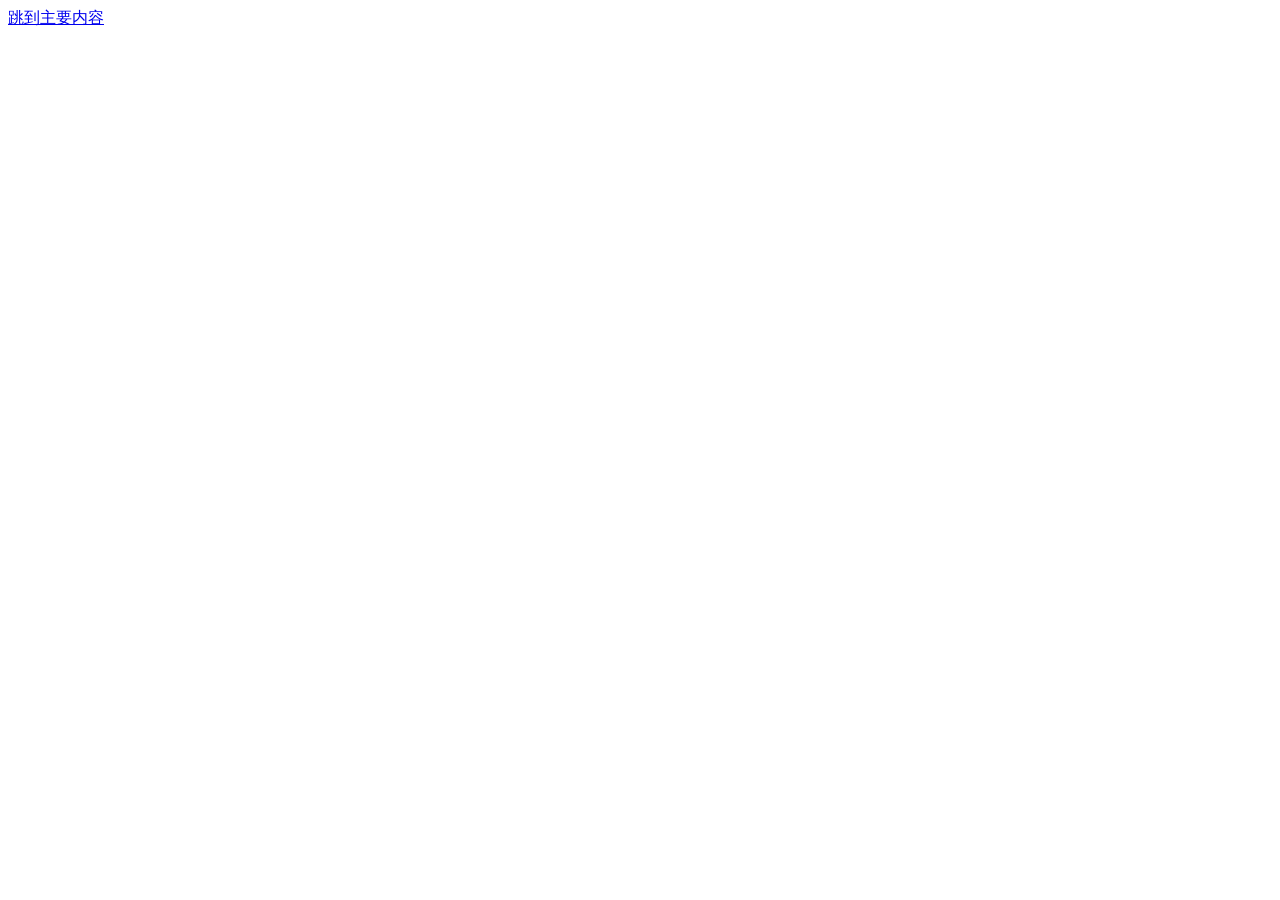
==== docs/index.html @ 3a407764 "Publish Xiangzhi static site" ====
<!doctype html><html lang="zh-CN"><head><meta charset="utf-8"><meta name="viewport" content="width=device-width,initial-scale=1"><meta name="description" content="象志：从一头你喜欢的大象开始，认识真实的象群世界。"><title>象志｜从一头你喜欢的大象开始</title><link rel="preconnect" href="https://images.unsplash.com"><link rel="stylesheet" href="/styles.css"></head><body><a class="skip" href="#app">跳到主要内容</a><header id="siteHeader"></header><main id="app" tabindex="-1"></main><footer id="siteFooter"></footer><script src="/app.js"></script></body></html>
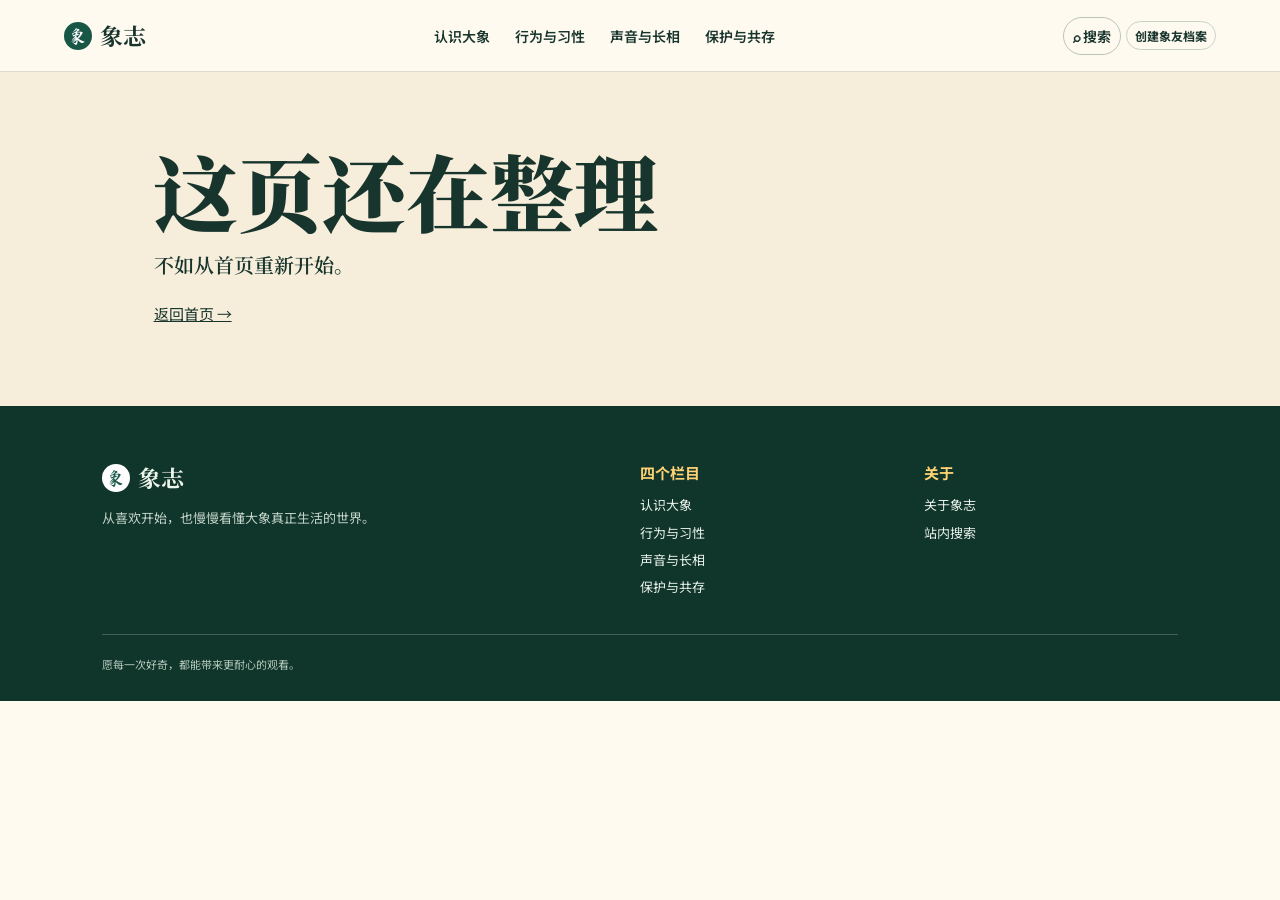
==== commit 3256bc93: "Make static site compatible with GitHub Pages" ====
--- a/docs/index.html
+++ b/docs/index.html
@@ -1 +1 @@
-<!doctype html><html lang="zh-CN"><head><meta charset="utf-8"><meta name="viewport" content="width=device-width,initial-scale=1"><meta name="description" content="象志：从一头你喜欢的大象开始，认识真实的象群世界。"><title>象志｜从一头你喜欢的大象开始</title><link rel="preconnect" href="https://images.unsplash.com"><link rel="stylesheet" href="/styles.css"></head><body><a class="skip" href="#app">跳到主要内容</a><header id="siteHeader"></header><main id="app" tabindex="-1"></main><footer id="siteFooter"></footer><script src="/app.js"></script></body></html>
+<!doctype html><html lang="zh-CN"><head><meta charset="utf-8"><meta name="viewport" content="width=device-width,initial-scale=1"><meta name="description" content="象志：从一头你喜欢的大象开始，认识真实的象群世界。"><title>象志｜从一头你喜欢的大象开始</title><link rel="preconnect" href="https://images.unsplash.com"><link rel="stylesheet" href="styles.css"></head><body><a class="skip" href="#app">跳到主要内容</a><header id="siteHeader"></header><main id="app" tabindex="-1"></main><footer id="siteFooter"></footer><script src="app.js"></script></body></html>
--- a/docs/styles.css
+++ b/docs/styles.css
@@ -0,0 +1,14 @@
+@import url('https://fonts.googleapis.com/css2?family=DM+Mono&family=Ma+Shan+Zheng&family=Noto+Sans+SC:wght@400;500;600;700&family=Noto+Serif+SC:wght@500;600;700;900&display=swap');
+@media(max-width:850px){.diary-page,.profile-setup{grid-template-columns:1fr!important;padding:58px 25px!important;gap:28px!important}.diary-intro h1,.profile-setup h1{font-size:52px!important}}@media(prefers-reduced-motion:reduce){.sprite-button span,.hero .today,.profile-elephant,.elephant-pet *{animation:none!important}}
+.sources{margin:46px 0;padding:28px;border:1px solid #d9d8cb;border-radius:18px;background:#fffdf7}.sources>h2{margin:0 0 8px}.sources>p:not(.eyebrow){margin:0 0 20px;color:#52665e}.sources article{margin:14px 0;padding:18px;border-left:4px solid var(--gold);border-radius:0 12px 12px 0;background:#f8f3e8}.sources article span{font:700 11px 'DM Mono',monospace;letter-spacing:.08em;color:var(--coral);text-transform:uppercase}.sources article h3{margin:5px 0;font:700 18px/1.4 var(--serif)}.sources article p{margin:0;color:#52665e;font-size:14px}.sources article div{display:flex;flex-wrap:wrap;gap:9px;margin-top:13px}.sources article a{padding:6px 10px;border:1px solid #b7c9bb;border-radius:99px;color:var(--green);font-size:13px;font-weight:700;text-decoration:none}.sources article a:hover{background:var(--green);color:#fff}.sources small{display:block;margin-top:18px;color:var(--muted);font-size:12px}
+.card-kicker,.detail-kicker{display:inline-block;margin:0;color:var(--coral);font:700 11px 'DM Mono',monospace;letter-spacing:.08em;text-transform:uppercase}.article-box{padding:24px 26px!important;border-radius:16px;background:#edf4ed}.article-box.quick{background:#fff0d6}.article-box.myths{background:#f8eee7}.article-box h2{margin-top:0}.article-box ul{margin:0;padding-left:21px}.article-box li{margin:9px 0;color:#42564e;font-size:16px}.article-box li b{display:block;color:var(--ink);font:700 16px var(--sans)}.detail section.article-box{margin:34px 0}.detail .sources{background:#fffdf7}.detail .sources>p:not(.eyebrow){font-size:15px}.section-lead{font:600 18px/1.65 var(--serif)!important}.search-chips{margin:14px 0 24px}.search-chips a{color:var(--green);border-color:#9db5a2}.search-chips a:hover{background:var(--green);color:#fff}
+.diary-page{min-height:76vh;padding:72px max(10vw,25px);display:grid;grid-template-columns:.9fr 1.1fr;gap:48px;align-items:center;background:radial-gradient(circle at 20% 20%,#fff1bd 0 3%,transparent 3.2%),radial-gradient(circle at 78% 78%,#d8eeec 0 4%,transparent 4.2%),#f7efe0}.diary-intro h1{margin:0;font:800 clamp(42px,6vw,75px)/1.1 var(--serif)}.diary-intro>p:last-child{max-width:440px;font:18px/1.8 var(--serif);color:var(--muted)}.diary-book{padding:30px;border:1px solid #e1cfa5;border-radius:8px 24px 24px 8px;box-shadow:14px 15px 0 #18352d16;background:#fff9e8;position:relative;overflow:hidden}.diary-book:before{content:'';position:absolute;inset:0;pointer-events:none;opacity:.4;background:repeating-linear-gradient(0deg,transparent 0 31px,#e7d7af 32px)}.diary-book>*{position:relative}.paper-leaf{background:#eaf2df}.paper-sky{background:#e8f4f5}.paper-rose{background:#fff0e9}.diary-top{display:flex;gap:15px;align-items:center}.diary-top label{flex:1;font-weight:700}.diary-top input,.diary-book textarea{width:100%;margin-top:6px;border:1px solid #d5c69f;border-radius:8px;background:#ffffffc7;padding:10px;font:15px var(--sans);color:var(--ink)}#stickerPreview{font-size:46px;animation:bob 2.8s ease-in-out infinite}.diary-label{display:block;margin:20px 0;font-weight:700}.diary-book textarea{height:180px;resize:vertical;line-height:1.7}.diary-book fieldset{margin:17px 0;padding:0;border:0}.diary-book legend{margin-bottom:7px;font-weight:700}.sticker-row,.paper-row{display:flex;flex-wrap:wrap;gap:8px}.sticker,.paper-choice{border:1px solid #cdbf9d;border-radius:99px;background:#fffaf0;padding:7px 10px;cursor:pointer;font:14px var(--sans)}.sticker{font-size:23px;line-height:1}.sticker.chosen,.paper-choice.chosen{border-color:var(--green);background:#dceddc;transform:translateY(-2px)}.diary-actions{display:flex;align-items:center;gap:15px}.diary-actions .button-link{height:45px}.diary-actions output{font-size:13px;color:var(--muted)}.sprite{position:fixed;right:22px;bottom:22px;z-index:20}.sprite-button{border:0;border-radius:999px;background:var(--coral);color:white;padding:8px 14px 8px 8px;box-shadow:0 10px 24px #18352d35;display:flex;align-items:center;gap:8px;font:700 13px var(--sans);cursor:pointer}.sprite-button span{display:grid;place-items:center;width:42px;height:42px;border-radius:50%;background:#fff5df;font-size:27px;animation:bob 2.4s ease-in-out infinite}.sprite-panel{position:absolute;right:0;bottom:64px;width:min(330px,calc(100vw - 38px));padding:22px;border-radius:22px 22px 4px 22px;background:#fffdf5;box-shadow:0 16px 42px #18352d32;border:1px solid #eadfc8}.sprite-panel h2{margin:3px 0 8px;font:700 24px var(--serif)}.sprite-panel>p:not(.eyebrow){margin:0 0 15px;color:var(--muted)}.sprite-close{position:absolute;right:10px;top:8px;border:0;background:none;font-size:23px;color:var(--muted);cursor:pointer}.sprite-prompts{display:flex;flex-wrap:wrap;gap:7px}.sprite-prompts button{border:1px solid #c9d8ca;background:#edf5eb;color:var(--green);padding:6px 9px;border-radius:99px;font:13px var(--sans);cursor:pointer}.sprite-prompts button:hover{background:var(--green);color:#fff}@keyframes bob{50%{transform:translateY(-5px) rotate(3deg)}}.hero .today{animation:floatcard 5s ease-in-out infinite}@keyframes floatcard{50%{transform:translateY(-8px) rotate(-1deg)}}.content-card:hover img{transform:scale(1.04)}.content-card img{transition:transform .35s ease}
+.profile-link{display:flex;align-items:center;gap:6px;padding:5px 8px!important;border:1px solid #c7d1c4!important;border-radius:99px!important;text-decoration:none;font:700 12px var(--sans)!important}.profile-link i{display:grid;place-items:center;width:24px;height:24px;border-radius:50%;background:var(--avatar,#d97655);font-style:normal}.profile-setup{min-height:76vh;padding:72px max(12vw,25px);display:grid;grid-template-columns:1fr 1fr;align-items:center;gap:56px;background:#f7efe0}.profile-setup h1{margin:0;font:800 clamp(44px,6vw,76px)/1.1 var(--serif)}.profile-setup>div>p:last-child{max-width:440px;color:var(--muted);font:18px/1.8 var(--serif)}.profile-card{position:relative;padding:34px;border-radius:24px;background:#fffaf0;box-shadow:0 15px 35px #18352d1c}.profile-card label{display:block;margin:15px 0;font-weight:700}.profile-card input{display:block;width:100%;margin-top:6px;padding:11px;border:1px solid #d5c69f;border-radius:9px;font:15px var(--sans)}.profile-card fieldset{border:0;padding:0;margin:18px 0}.profile-card legend{font-weight:700;margin-bottom:9px}.profile-card small{display:block;margin-top:14px;color:var(--muted)}.profile-elephant{position:absolute;right:26px;top:-34px;display:grid;place-items:center;width:72px;height:72px;border-radius:50%;background:#fff2c8;font-size:42px;box-shadow:0 8px 20px #18352d18;animation:bob 2.7s ease-in-out infinite}.color-row{display:flex;gap:10px}.color-dot{width:28px;height:28px;border:3px solid #fff;border-radius:50%;background:var(--color);box-shadow:0 0 0 1px #9aa99d;cursor:pointer}.color-dot.chosen{transform:scale(1.18);box-shadow:0 0 0 2px var(--green)}.text-button{margin-top:14px;border:0;border-bottom:1px dashed var(--green);background:none;color:var(--green);padding:0;font:13px var(--sans);cursor:pointer}
+.sprite-button{padding:5px 14px 5px 5px}.elephant-pet{width:52px;height:52px;overflow:visible}.sprite-button .elephant-pet{width:50px;height:50px}.pet-body{fill:#a8c7bb;stroke:#185746;stroke-width:3}.pet-ear{fill:#cce0d3;stroke:#185746;stroke-width:3;transform-box:fill-box}.ear-left{transform-origin:100% 50%;animation:earL 3.6s ease-in-out infinite}.ear-right{transform-origin:0 50%;animation:earR 3.6s ease-in-out infinite}.pet-trunk{fill:none;stroke:#a8c7bb;stroke-width:17;stroke-linecap:round;stroke-linejoin:round;transform-origin:76px 75px;animation:trunk 4.4s ease-in-out infinite}.pet-cheek{fill:#efa48b;opacity:.72}.pet-eyes path,.pet-smile{fill:none;stroke:#18352d;stroke-width:3;stroke-linecap:round}.pet-eyes{transform-origin:center;animation:blink 5.2s step-end infinite}.pet-leaf{fill:#e9a84d;transform-origin:80px 29px;animation:leaf 3s ease-in-out infinite}.pet-head{display:flex;align-items:center;gap:10px;margin:-5px 0 8px}.pet-head .elephant-pet{width:62px;height:62px;flex:none}.sprite-panel{width:min(370px,calc(100vw - 38px));padding:19px}.sprite-panel h2{font-size:22px}.sprite-search{display:flex;border:1px solid #c7d8c8;border-radius:12px;overflow:hidden;background:#fff}.sprite-search input{min-width:0;flex:1;border:0;padding:10px;font:14px var(--sans);outline:0}.sprite-search button{width:42px;border:0;background:var(--green);color:#fff;font-size:20px;cursor:pointer}.sprite-note{font-size:12px;color:var(--muted);margin:8px 0!important}.sprite-panel #spriteResult{min-height:50px;padding:10px 12px;border-radius:12px;background:#f1f6ed;color:#42564e;font-size:13px;line-height:1.55}.sprite-panel #spriteResult p{margin:0 0 6px}.sprite-panel #spriteResult a{display:block;color:var(--green);font-weight:700;text-decoration:none;margin:4px 0}.sprite.thinking .pet-trunk{animation:trunkFast .65s ease-in-out infinite}.sprite.thinking .pet-eyes{animation:blink .5s step-end infinite}.sprite.thinking .pet-leaf{animation:leaf .55s ease-in-out infinite}@keyframes blink{0%,92%,100%{transform:scaleY(1)}94%,98%{transform:scaleY(.08)}}@keyframes earL{0%,100%{transform:rotate(0)}45%{transform:rotate(-12deg)}55%{transform:rotate(-3deg)}}@keyframes earR{0%,100%{transform:rotate(0)}45%{transform:rotate(12deg)}55%{transform:rotate(3deg)}}@keyframes trunk{0%,78%,100%{transform:rotate(0)}84%{transform:rotate(-12deg)}92%{transform:rotate(10deg)}}@keyframes trunkFast{50%{transform:rotate(-15deg)}}@keyframes leaf{50%{transform:rotate(9deg)}}
+.sprite{right:26px;bottom:24px}.sprite-button{position:relative;display:grid;width:76px;height:76px;padding:0!important;border-radius:50%;background:transparent!important;box-shadow:none!important;isolation:isolate}.sprite-button:before{content:'';position:absolute;inset:10px;border-radius:50%;background:#fff5d7;box-shadow:0 8px 23px #18352d30;z-index:-1;transition:transform .2s ease,box-shadow .2s ease}.sprite-button:hover:before,.sprite-button:focus-visible:before{transform:scale(1.1);box-shadow:0 12px 28px #18352d45}.sprite-button .elephant-pet{width:84px;height:84px;transform:translateY(-5px);filter:drop-shadow(0 5px 4px #18352d22)}.sprite-button i{display:none}.sprite-panel{bottom:76px}.sprite:not(.thinking) .sprite-button .elephant-pet{animation:petFloat 3.4s ease-in-out infinite}.sprite.thinking .sprite-button .elephant-pet{animation:petThink .55s ease-in-out infinite}@keyframes petFloat{50%{transform:translateY(-10px) rotate(-2deg)}}@keyframes petThink{50%{transform:translateY(-5px) rotate(2deg)}}.elephant-calf-pixel{object-fit:contain;object-position:center;image-rendering:auto;transform-origin:50% 75%}.pet-head .elephant-calf-pixel{width:64px;height:64px;filter:drop-shadow(0 3px 2px #18352d26)}.sprite-button .elephant-calf-pixel{width:92px;height:92px;max-width:none;filter:drop-shadow(0 7px 4px #18352d35)}.sprite:not(.thinking) .sprite-button .elephant-calf-pixel{animation:calfIdle 4.2s ease-in-out infinite}.sprite.thinking .sprite-button .elephant-calf-pixel{animation:calfSearch .6s ease-in-out infinite}@keyframes calfIdle{0%,100%{transform:translateY(-6px) rotate(-1.5deg)}48%{transform:translateY(-11px) rotate(1.3deg)}55%{transform:translateY(-8px) rotate(2deg)}}@keyframes calfSearch{0%,100%{transform:translateY(-5px) rotate(-2deg)}50%{transform:translateY(-10px) rotate(2deg)}}
+:root{--ink:#18352d;--green:#185746;--paper:#fffaf0;--cream:#f2eadb;--gold:#e9a84d;--coral:#d97655;--sky:#75b6c2;--muted:#65766e;--line:#d9d8cb;--serif:'Noto Serif SC',serif;--sans:'Noto Sans SC',sans-serif}*{box-sizing:border-box}body{margin:0;background:var(--paper);color:var(--ink);font:15px/1.65 var(--sans)}a{color:inherit}.skip{position:fixed;top:-60px;left:12px;z-index:99;background:#fff;padding:8px}.skip:focus{top:12px}#siteHeader{height:72px;padding:0 max(5vw,25px);display:flex;align-items:center;gap:28px;position:sticky;top:0;z-index:10;background:#fffaf0ed;border-bottom:1px solid #ddd8cc;backdrop-filter:blur(12px)}.brand{font:700 23px var(--serif);text-decoration:none;display:flex;align-items:center;gap:8px;white-space:nowrap}.brand i{display:grid;place-items:center;width:28px;height:28px;border-radius:50%;background:var(--green);color:#fff;font:18px 'Ma Shan Zheng'}.brand:hover{color:var(--coral)}nav{display:flex;gap:7px;flex:1;justify-content:center}nav a,.actions>a,.actions button{padding:8px 9px;border:0;background:none;color:var(--ink);text-decoration:none;font:600 14px var(--sans);cursor:pointer}nav a.active,nav a:hover{color:var(--coral);border-bottom:2px solid var(--coral)}.actions{display:flex;align-items:center;gap:5px}.open-search{border:1px solid #b8c5b8!important;border-radius:99px!important}.menu{display:none!important}.drawer{display:none}.hero{min-height:680px;position:relative;isolation:isolate;display:flex;align-items:center;padding:80px max(10vw,32px);color:#fff;background:#245541 var(--hero) center/cover}.hero:after{content:'';position:absolute;inset:0;z-index:-1;background:linear-gradient(90deg,#123127e8 0%,#183c2bb0 44%,#183c2b10 75%)}.hero>div:first-child{max-width:700px}.eyebrow{margin:0 0 11px;font:600 11px 'DM Mono',monospace;letter-spacing:.13em;color:var(--coral);text-transform:uppercase}.hero .eyebrow{color:#f4d27e}.hero h1,.page-hero h1,.detail h1,.search-page h1{margin:0;font:900 clamp(60px,10vw,128px)/.9 var(--serif);letter-spacing:.07em}.hero p:not(.eyebrow){margin:20px 0 28px;font:600 clamp(18px,2.3vw,25px)/1.55 var(--serif)}.search-form{display:flex;background:#fff;max-width:660px;box-shadow:0 10px 25px #0002}.search-form input{flex:1;min-width:0;height:58px;padding:0 18px;border:0;font:15px var(--sans)}.search-form button,.button-link{border:0;background:var(--coral);color:#fff;padding:0 20px;font:700 14px var(--sans);cursor:pointer;text-decoration:none;display:inline-flex;align-items:center;justify-content:center}.hero small{display:block;margin-top:10px;color:#fffdf3d9}.chips{display:flex;flex-wrap:wrap;gap:8px;margin-top:15px}.chips a{padding:4px 10px;border:1px solid #ffffff8a;border-radius:99px;color:#fff;text-decoration:none;font-size:12px}.chips a:hover{background:#fff;color:var(--green)}.today{position:absolute;right:max(7vw,25px);bottom:48px;width:270px;padding:20px;background:#fff9edeb;color:var(--ink);border-radius:18px 18px 18px 2px;transform:rotate(-2deg)}.today span{color:var(--coral);font-size:12px;font-weight:700}.today h3{margin:5px 0;font:700 22px var(--serif)}.today p{margin:0 0 8px;font-size:12px}.today a{font-weight:700;color:var(--green)}.welcome{padding:90px max(15vw,30px);text-align:center;background:#fff5d8}.welcome h2{margin:0;font:800 clamp(33px,5vw,65px)/1.28 var(--serif)}.welcome>p:last-child{max-width:620px;margin:20px auto 0;color:var(--muted)}.grid-section{padding:90px max(8vw,28px)}.title-row{display:flex;justify-content:space-between;gap:20px;align-items:end;max-width:1230px;margin:0 auto 25px}.title-row h2{margin:0;font:700 clamp(29px,4vw,48px) var(--serif)}.title-row>a{color:var(--green);font-weight:700}.section-lead{max-width:650px;margin:0 auto 25px;color:var(--muted);text-align:center}.module-grid,.card-grid{display:grid;grid-template-columns:repeat(3,1fr);gap:15px;max-width:1230px;margin:auto}.module{min-height:208px;padding:22px;border-radius:18px;text-decoration:none;display:flex;flex-direction:column;background:#e5f1e8;transition:.18s}.module:hover{transform:translateY(-5px);box-shadow:0 12px 25px #18574620}.module span{font-size:12px;color:var(--coral);font-weight:700}.module h3{margin:auto 0 12px;font:700 25px/1.35 var(--serif)}.module b{font-size:13px}.module.behavior{background:#f9e4c6}.module.media{background:#dceef0}.module.research{background:#eee5f0}.module.conservation{background:#d9ead5}.module.elephants{background:#ffe2d7}.profiles{background:#fffdf6}.content-card{overflow:hidden;background:#fff;border:1px solid var(--line);border-radius:16px;text-decoration:none;transition:.18s}.content-card:hover{transform:translateY(-4px);box-shadow:0 14px 26px #18352d1a}.content-card img{width:100%;height:190px;object-fit:cover;display:block}.content-card>div{padding:17px}.badge{display:inline-block;padding:3px 8px;border-radius:99px;background:#e1f0e5;color:var(--green);font-size:11px;font-weight:700}.badge.demo{background:#ffe2d7;color:#9c4532}.content-card h3{margin:8px 0;font:700 21px/1.4 var(--serif)}.content-card p{margin:0;color:var(--muted);font-size:13px}.content-card b{display:block;margin-top:13px;color:var(--coral);font-size:13px}.feature{display:grid;grid-template-columns:1fr 1fr;background:var(--green);color:#fff}.feature img{width:100%;height:470px;object-fit:cover}.feature div{padding:70px max(7vw,30px);align-self:center}.feature .eyebrow{color:#ffd374}.feature h2{margin:0;font:700 clamp(30px,4vw,54px)/1.28 var(--serif)}.feature p:not(.eyebrow){color:#e3eee7}.feature .button-link{margin-top:14px}.media-callout{display:grid;grid-template-columns:1fr 43%;overflow:hidden;max-width:1230px;margin:auto;border-radius:20px;background:#d8ecee}.media-callout>div{padding:35px}.media-callout h3{margin:10px 0;font:700 29px var(--serif)}.media-callout img{width:100%;height:260px;object-fit:cover}.page-hero,.search-page{padding:80px max(12vw,30px);background:#f6eddb}.page-hero h1,.search-page h1{font-size:clamp(46px,7vw,84px);letter-spacing:0}.page-hero>p:not(.eyebrow){max-width:650px;font:600 20px/1.7 var(--serif)}.crumb{margin-top:22px;color:var(--muted);font-size:13px}.crumb a{color:var(--green)}.filter-row{max-width:1230px;margin:0 auto 24px;display:flex;flex-wrap:wrap;gap:8px}.filter{border:1px solid var(--line);padding:7px 13px;border-radius:99px;background:#fff;color:var(--ink);cursor:pointer;font:13px var(--sans)}.filter.active,.filter:hover{background:var(--green);border-color:var(--green);color:#fff}.detail{max-width:900px;margin:0 auto;padding:64px 25px 100px}.detail h1{font-size:clamp(38px,6vw,72px);letter-spacing:0;margin:12px 0}.lede{font:600 21px/1.7 var(--serif);color:#4e625a}.detail-image{width:100%;height:min(50vw,470px);object-fit:cover;border-radius:18px;margin:22px 0}.detail section{margin:40px 0}.detail h2{font:700 29px var(--serif)}.detail section p{font-size:17px;color:#42564e}.source,.audio-box{padding:22px;border-radius:12px;background:#f2eadb}.audio-box output{display:block;margin-top:10px;color:var(--muted);font-size:13px}.audio-box details{margin-top:16px}.compact{grid-template-columns:repeat(3,1fr)}.compact .content-card img{height:110px}.compact .content-card h3{font-size:16px}.compact .content-card p{display:none}.search-page{min-height:75vh}.search-page .search-form{margin:25px 0}.search-page #searchStatus{color:var(--muted)}.empty{padding:25px;background:#fff;border-radius:12px;display:flex;gap:20px}#siteFooter{display:grid;grid-template-columns:2fr 1fr 1fr;gap:30px;padding:55px max(8vw,28px) 28px;background:#10352a;color:#edf4ec}#siteFooter .brand i{background:#fff;color:var(--green)}#siteFooter p{max-width:320px;color:#c4d5cb;font-size:13px}#siteFooter b{display:block;margin-bottom:8px;color:#ffd374}#siteFooter a:not(.brand){display:block;color:#eaf3ec;text-decoration:none;margin:6px 0;font-size:13px}#siteFooter small{grid-column:1/-1;padding-top:20px;border-top:1px solid #ffffff36;color:#b5c9bd;font-size:11px}@media(prefers-reduced-motion:reduce){*{scroll-behavior:auto!important;transition:none!important}}@media(max-width:850px){nav,.nav-profile{display:none!important}.menu{display:block!important}.drawer.show{display:flex;position:absolute;top:72px;left:0;right:0;flex-direction:column;padding:12px 20px;background:#fffaf0;border-bottom:1px solid var(--line)}.drawer a{padding:11px;text-decoration:none}.today{display:none}.module-grid,.card-grid{grid-template-columns:repeat(2,1fr)}.feature{grid-template-columns:1fr}.feature img{height:290px}.media-callout{grid-template-columns:1fr}.media-callout img{height:220px}}@media(max-width:560px){#siteHeader{height:60px;padding:0 15px}.brand{font-size:20px}.actions span{display:none}.drawer.show{top:60px}.hero{min-height:620px;padding:55px 20px}.hero h1{font-size:70px}.hero p:not(.eyebrow){font-size:18px}.search-form{flex-direction:column;background:none;box-shadow:none}.search-form input{width:100%;background:#fff}.search-form button{height:50px}.module-grid,.card-grid,.compact{grid-template-columns:1fr}.grid-section{padding:62px 20px}.welcome{padding:65px 25px}.page-hero,.search-page{padding:60px 20px}.detail{padding:42px 20px 70px}.detail h1{font-size:42px}.title-row{display:block}.title-row>a{display:block;margin-top:12px}#siteFooter{grid-template-columns:1fr;padding:40px 22px}.content-card img{height:210px}}
+.sr-only{position:absolute!important;width:1px!important;height:1px!important;padding:0!important;margin:-1px!important;overflow:hidden!important;clip:rect(0,0,0,0)!important;white-space:nowrap!important;border:0!important}
+.sprite.sprite-compact{right:18px!important;bottom:16px!important}.sprite.sprite-compact .sprite-button{width:124px!important;height:124px!important}.sprite.sprite-compact .sprite-button:before{inset:18px!important}.sprite.sprite-compact .sprite-button .elephant-pet.elephant-calf-pixel{width:142px!important;height:142px!important;max-width:none!important;image-rendering:pixelated!important;animation:calfLargeIdle 3.2s ease-in-out infinite!important;filter:drop-shadow(0 8px 5px #18352d38)!important}.sprite.sprite-compact.following .sprite-button .elephant-pet.elephant-calf-pixel{animation:calfLargeFollow .7s ease-in-out infinite!important}.sprite.sprite-compact .sprite-panel{bottom:118px!important}@keyframes calfLargeIdle{0%,100%{transform:translateY(-5px) rotate(-1deg)}42%{transform:translateY(-13px) rotate(1deg)}53%{transform:translateY(-10px) rotate(2deg)}64%{transform:translateY(-13px) rotate(-1deg)}}@keyframes calfLargeFollow{0%,100%{transform:translateY(-6px) rotate(-2deg)}50%{transform:translateY(-13px) rotate(2.5deg)}}@media(max-width:600px){.sprite.sprite-compact{right:8px!important;bottom:10px!important}.sprite.sprite-compact .sprite-button{width:102px!important;height:102px!important}.sprite.sprite-compact .sprite-button .elephant-pet.elephant-calf-pixel{width:116px!important;height:116px!important}.sprite.sprite-compact .sprite-panel{bottom:96px!important}}@media(prefers-reduced-motion:reduce){.sprite.sprite-compact .sprite-button .elephant-pet.elephant-calf-pixel{animation:none!important}}
+.sprite.sprite-compact .sprite-button .elephant-pet.elephant-calf-pixel{position:relative;display:block;width:172px!important;height:158px!important;overflow:visible;filter:drop-shadow(0 9px 6px #18352d36)!important;animation:calfRealIdle 4.1s ease-in-out infinite!important}.sprite.sprite-compact .elephant-calf-pixel img{position:absolute;inset:0;width:100%;height:100%;object-fit:contain;pointer-events:none;user-select:none}.sprite.sprite-compact .elephant-calf-pixel .calf-trunk{clip-path:polygon(0 22%,43% 22%,43% 57%,30% 58%,23% 53%,0 55%);transform-origin:34% 38%;opacity:0;transition:opacity .18s ease,transform .12s ease-out}.sprite.sprite-compact.following .elephant-calf-pixel .calf-trunk{opacity:1;transform:translateX(calc(var(--look-x,0) * 9px)) rotate(calc(var(--look-x,0) * 17deg))}.sprite.sprite-compact.following .sprite-button .elephant-pet.elephant-calf-pixel{animation:calfRealFollow .8s ease-in-out infinite!important}@keyframes calfRealIdle{0%,100%{transform:translateY(-4px) rotate(-1deg)}45%{transform:translateY(-12px) rotate(1deg)}55%{transform:translateY(-9px) rotate(1.5deg)}}@keyframes calfRealFollow{0%,100%{transform:translateY(-6px) rotate(-1.5deg)}50%{transform:translateY(-13px) rotate(2deg)}}@media(max-width:600px){.sprite.sprite-compact .sprite-button .elephant-pet.elephant-calf-pixel{width:138px!important;height:128px!important}}@media(prefers-reduced-motion:reduce){.sprite.sprite-compact .sprite-button .elephant-pet.elephant-calf-pixel{animation:none!important}.sprite.sprite-compact .elephant-calf-pixel .calf-trunk{transition:none!important}}
+.sprite.sprite-compact .sprite-button:before{display:none!important}.sprite.sprite-compact .sprite-button{background:transparent!important;box-shadow:none!important}
+.sprite.sprite-compact .sprite-button:before{content:none!important;display:none!important;background:transparent!important}.sprite.sprite-compact .sprite-button{background:transparent!important;box-shadow:none!important}.sprite.sprite-compact .sprite-button .elephant-pet.elephant-calf-atlas{width:138px!important;height:198px!important;background-size:auto 100%!important;background-position:-8% 0}.sprite.sprite-compact .elephant-calf-atlas[data-frame="1"]{background-position:31% 0!important}.sprite.sprite-compact .elephant-calf-atlas[data-frame="2"]{background-position:69% 0!important}.sprite.sprite-compact .elephant-calf-atlas[data-frame="3"]{background-position:108% 0!important}@keyframes calfAtlasIdle{0%,47%{background-position:-8% 0}50%,100%{background-position:31% 0}}@media(max-width:600px){.sprite.sprite-compact .sprite-button .elephant-pet.elephant-calf-atlas{width:104px!important;height:150px!important}}
